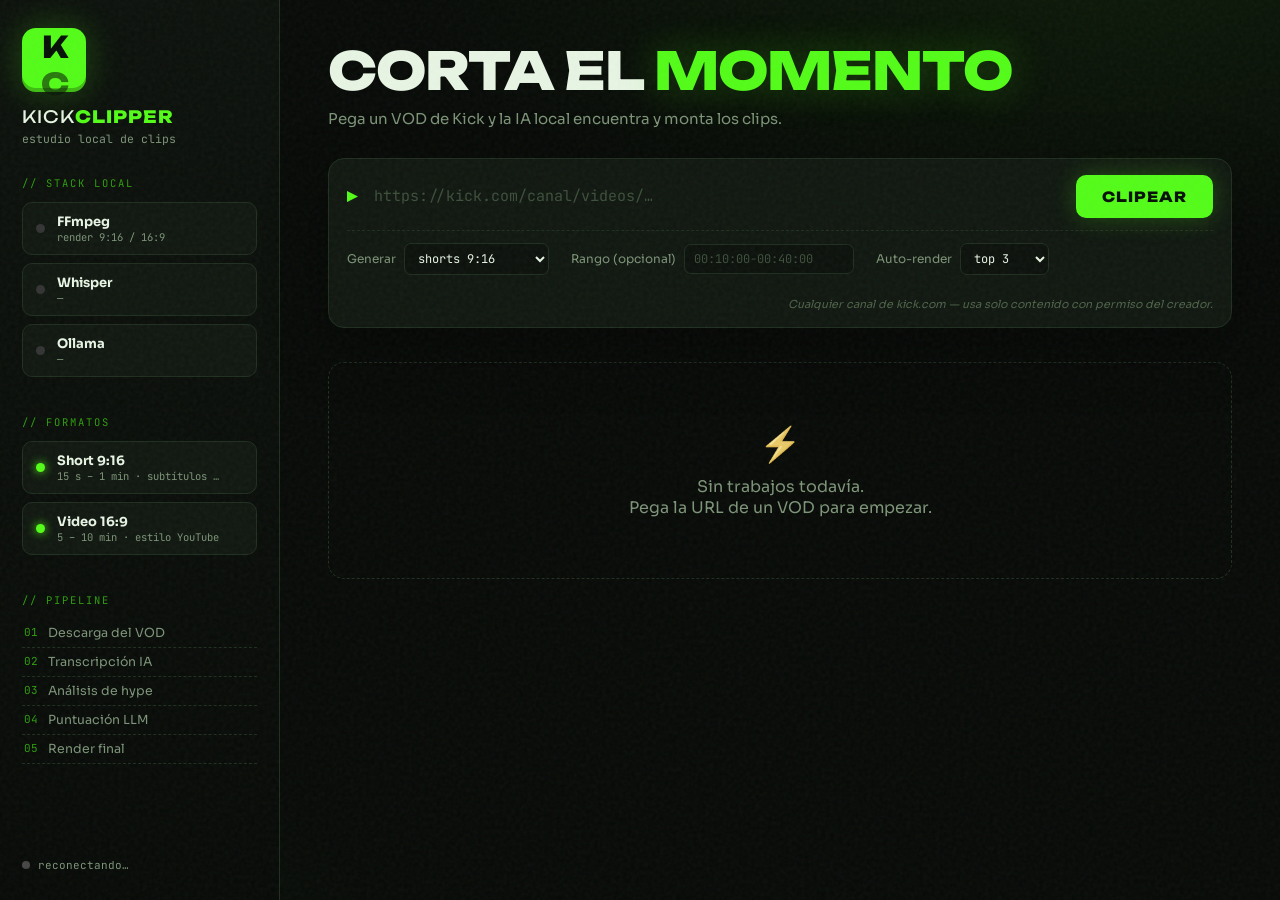
==== kickclipper/web/index.html @ c8d08158 "KickClipper v1" ====
<!DOCTYPE html>
<html lang="es">
<head>
<meta charset="UTF-8">
<meta name="viewport" content="width=device-width, initial-scale=1.0">
<title>KickClipper — Estudio de clips</title>
<link rel="preconnect" href="https://fonts.googleapis.com">
<link rel="preconnect" href="https://fonts.gstatic.com" crossorigin>
<link href="https://fonts.googleapis.com/css2?family=Unbounded:wght@400;600;800&family=Sora:wght@400;500;600;700&family=JetBrains+Mono:wght@400;600;700&display=swap" rel="stylesheet">
<link rel="stylesheet" href="styles.css">
<link rel="icon" href="data:image/svg+xml,<svg xmlns='http://www.w3.org/2000/svg' viewBox='0 0 100 100'><rect width='100' height='100' rx='20' fill='%2300e701'/><text x='50' y='68' font-size='52' text-anchor='middle' font-family='Arial Black'>✂</text></svg>">
</head>
<body>
<div class="noise"></div>

<aside class="rack">
  <div class="brand">
    <div class="brand-mark">K<span>C</span></div>
    <div class="brand-name">KICK<b>CLIPPER</b></div>
    <div class="brand-sub">estudio local de clips</div>
  </div>

  <div class="rack-section">
    <div class="rack-label">// stack local</div>
    <div class="gear" id="gear-ffmpeg">
      <span class="led"></span>
      <div><b>FFmpeg</b><i>render 9:16 / 16:9</i></div>
    </div>
    <div class="gear" id="gear-whisper">
      <span class="led"></span>
      <div><b>Whisper</b><i id="whisper-detail">—</i></div>
    </div>
    <div class="gear" id="gear-ollama">
      <span class="led"></span>
      <div><b>Ollama</b><i id="ollama-detail">—</i></div>
    </div>
  </div>

  <div class="rack-section">
    <div class="rack-label">// formatos</div>
    <div class="gear">
      <span class="led on"></span>
      <div><b>Short 9:16</b><i>15 s – 1 min · subtítulos karaoke</i></div>
    </div>
    <div class="gear">
      <span class="led on"></span>
      <div><b>Video 16:9</b><i>5 – 10 min · estilo YouTube</i></div>
    </div>
  </div>

  <div class="rack-section">
    <div class="rack-label">// pipeline</div>
    <ol class="pipe-legend">
      <li><em>01</em> Descarga del VOD</li>
      <li><em>02</em> Transcripción IA</li>
      <li><em>03</em> Análisis de hype</li>
      <li><em>04</em> Puntuación LLM</li>
      <li><em>05</em> Render final</li>
    </ol>
  </div>

  <div class="rack-foot">
    <span class="dot-live" id="sse-dot"></span><span id="sse-label">conectando…</span>
  </div>
</aside>

<main class="stage">
  <header class="masthead">
    <h1>CORTA EL <span class="hl">MOMENTO</span></h1>
    <p>Pega un VOD de Kick y la IA local encuentra y monta los clips.</p>
  </header>

  <form class="console" id="job-form" autocomplete="off">
    <div class="console-row">
      <span class="console-prompt">▶</span>
      <input type="url" id="url-input" placeholder="https://kick.com/canal/videos/…" required spellcheck="false">
      <button type="submit" class="btn-go" id="go-btn">CLIPEAR</button>
    </div>
    <div class="console-opts">
      <label class="opt">
        <span>Generar</span>
        <select id="formats-input">
          <option value="short" selected>shorts 9:16</option>
          <option value="video">videos 16:9</option>
          <option value="short,video">shorts + videos</option>
        </select>
      </label>
      <label class="opt">
        <span>Rango (opcional)</span>
        <input type="text" id="sections-input" placeholder="00:10:00-00:40:00" pattern="^\d{1,2}:\d{2}(:\d{2})?-\d{1,2}:\d{2}(:\d{2})?$">
      </label>
      <label class="opt">
        <span>Auto-render</span>
        <select id="autorender-input">
          <option value="0">ninguno</option>
          <option value="3" selected>top 3</option>
          <option value="5">top 5</option>
          <option value="12">todos</option>
        </select>
      </label>
      <span class="opt-hint" id="opt-hint">Cualquier canal de kick.com — usa solo contenido con permiso del creador.</span>
    </div>
  </form>

  <section class="jobs" id="jobs">
    <div class="empty" id="jobs-empty">
      <div class="empty-glyph">⚡</div>
      <p>Sin trabajos todavía.<br>Pega la URL de un VOD para empezar.</p>
    </div>
  </section>

  <section class="clips-zone" id="clips-zone" hidden>
    <div class="zone-head">
      <h2 id="clips-title">CLIPS DETECTADOS</h2>
      <span class="zone-count" id="clips-count"></span>
    </div>
    <div class="clip-grid" id="clip-grid"></div>
  </section>
</main>

<!-- Modal de edición / preview -->
<div class="modal" id="modal" hidden>
  <div class="modal-card">
    <button class="modal-x" id="modal-close">✕</button>
    <div class="modal-cols">
      <div class="modal-player">
        <video id="modal-video" controls playsinline></video>
        <div class="player-placeholder" id="player-placeholder">
          <span>SIN RENDER</span>
          <p>Renderiza el clip para previsualizarlo</p>
        </div>
      </div>
      <div class="modal-form">
        <label>Título del clip
          <input type="text" id="m-title" maxlength="90">
        </label>
        <div class="row2">
          <label>Inicio (s)
            <input type="number" id="m-start" step="0.5" min="0">
          </label>
          <label>Fin (s)
            <input type="number" id="m-end" step="0.5" min="0">
          </label>
        </div>
        <div class="row2">
          <label>Tipo
            <select id="m-format">
              <option value="short">Short 9:16 (máx 1 min)</option>
              <option value="video">Video 16:9 (5-10 min)</option>
            </select>
          </label>
          <label>Estilo (short)
            <select id="m-layout">
              <option value="blur">Fondo difuminado</option>
              <option value="crop">Recorte central</option>
            </select>
          </label>
        </div>
        <label class="check-line">
          <input type="checkbox" id="m-subs" checked> Subtítulos
        </label>
        <label class="check-line">
          <input type="checkbox" id="m-showtitle" checked> Mostrar rótulo de título
        </label>
        <div class="m-publish">
          <div class="m-publish-head">
            <span>PARA PUBLICAR</span>
            <button type="button" id="m-copy-title">⧉ copiar título</button>
            <button type="button" id="m-copy-desc">⧉ copiar descripción</button>
          </div>
          <textarea id="m-desc" rows="8" spellcheck="false"
                    placeholder="Descripción recomendada (incluye redes y hashtags)"></textarea>
        </div>
        <div class="m-meta">
          <div class="m-reason" id="m-reason"></div>
          <div class="m-tags" id="m-tags"></div>
        </div>
        <div class="m-progress" id="m-progress" hidden>
          <div class="m-progress-bar" id="m-progress-bar"></div>
          <span id="m-progress-label">Renderizando…</span>
        </div>
        <div class="m-actions">
          <button class="btn-render" id="m-render">⟳ RENDERIZAR</button>
          <a class="btn-download" id="m-download" download hidden>⬇ DESCARGAR</a>
        </div>
        <div class="m-exported" id="m-exported" hidden></div>
      </div>
    </div>
  </div>
</div>

<script src="app.js"></script>
</body>
</html>
---- kickclipper/web/styles.css ----
/* ============================================================
   KickClipper — sala de control de broadcast
   negro profundo + verde neón Kick + ámbar de "REC"
   ============================================================ */

:root {
  --bg: #070a07;
  --bg-2: #0c110c;
  --panel: #101710;
  --panel-2: #152015;
  --line: #1f2e1f;
  --green: #53fc18;
  --green-dim: #2f9e0e;
  --green-glow: rgba(83, 252, 24, .25);
  --amber: #ffd24a;
  --red: #ff4a55;
  --text: #e8f5e4;
  --text-dim: #7d9478;
  --mono: "JetBrains Mono", monospace;
  --body: "Sora", sans-serif;
  --display: "Unbounded", sans-serif;
}

* { margin: 0; padding: 0; box-sizing: border-box; }

html, body { height: 100%; }

body {
  background:
    radial-gradient(1200px 600px at 85% -10%, rgba(83,252,24,.07), transparent 60%),
    radial-gradient(900px 500px at -10% 110%, rgba(83,252,24,.05), transparent 60%),
    var(--bg);
  color: var(--text);
  font-family: var(--body);
  display: grid;
  grid-template-columns: 280px 1fr;
  min-height: 100vh;
}

.noise {
  position: fixed; inset: 0; pointer-events: none; z-index: 999; opacity: .05;
  background-image: url("data:image/svg+xml,%3Csvg viewBox='0 0 256 256' xmlns='http://www.w3.org/2000/svg'%3E%3Cfilter id='n'%3E%3CfeTurbulence type='fractalNoise' baseFrequency='0.85' numOctaves='2'/%3E%3C/filter%3E%3Crect width='100%25' height='100%25' filter='url(%23n)'/%3E%3C/svg%3E");
}

/* ---------------- rack lateral ---------------- */

.rack {
  border-right: 1px solid var(--line);
  background: linear-gradient(180deg, var(--bg-2), var(--bg));
  padding: 28px 22px;
  display: flex; flex-direction: column; gap: 30px;
  position: sticky; top: 0; height: 100vh;
}

.brand-mark {
  font-family: var(--display); font-weight: 800; font-size: 30px;
  width: 64px; height: 64px; display: grid; place-items: center;
  background: var(--green); color: #051005; border-radius: 14px;
  box-shadow: 0 0 34px var(--green-glow), inset 0 -4px 0 rgba(0,0,0,.25);
  letter-spacing: -2px;
  animation: pop-in .5s cubic-bezier(.2,1.6,.4,1) both;
}
.brand-mark span { opacity: .55; }
.brand-name {
  margin-top: 14px; font-family: var(--display); font-size: 17px;
  font-weight: 400; letter-spacing: 1px;
}
.brand-name b { color: var(--green); font-weight: 800; }
.brand-sub { color: var(--text-dim); font-size: 11.5px; margin-top: 4px; font-family: var(--mono); }

.rack-label {
  font-family: var(--mono); font-size: 10.5px; letter-spacing: 2px;
  color: var(--green-dim); text-transform: uppercase; margin-bottom: 12px;
}

.gear {
  display: flex; align-items: center; gap: 12px;
  background: var(--panel); border: 1px solid var(--line);
  border-radius: 10px; padding: 10px 13px; margin-bottom: 8px;
  animation: slide-up .45s ease both;
}
.gear:nth-child(3) { animation-delay: .08s; }
.gear:nth-child(4) { animation-delay: .16s; }
.gear b { display: block; font-size: 13px; }
.gear i { display: block; font-style: normal; font-size: 10.5px; color: var(--text-dim); font-family: var(--mono); max-width: 165px; overflow: hidden; text-overflow: ellipsis; white-space: nowrap; }

.led {
  width: 9px; height: 9px; border-radius: 50%; flex-shrink: 0;
  background: #333; transition: all .4s;
}
.led.on { background: var(--green); box-shadow: 0 0 10px var(--green); }
.led.off { background: var(--red); box-shadow: 0 0 10px rgba(255,74,85,.6); }

.pipe-legend { list-style: none; }
.pipe-legend li {
  font-size: 12.5px; color: var(--text-dim); padding: 6px 2px;
  border-bottom: 1px dashed var(--line); display: flex; gap: 10px;
}
.pipe-legend em {
  font-style: normal; font-family: var(--mono); color: var(--green-dim);
  font-size: 11px;
}

.rack-foot {
  margin-top: auto; font-family: var(--mono); font-size: 11px;
  color: var(--text-dim); display: flex; align-items: center; gap: 8px;
}
.dot-live { width: 8px; height: 8px; border-radius: 50%; background: #444; }
.dot-live.on { background: var(--green); box-shadow: 0 0 8px var(--green); animation: pulse 2s infinite; }

/* ---------------- escenario principal ---------------- */

.stage { padding: 44px 48px 80px; max-width: 1200px; }

.masthead h1 {
  font-family: var(--display); font-weight: 800;
  font-size: clamp(28px, 4.5vw, 52px); letter-spacing: -1px; line-height: 1.05;
  animation: slide-up .5s ease both;
}
.masthead .hl {
  color: var(--green);
  text-shadow: 0 0 40px var(--green-glow);
}
.masthead p { color: var(--text-dim); margin-top: 10px; font-size: 15px; animation: slide-up .5s .08s ease both; }

/* consola de entrada */

.console {
  margin-top: 30px; background: var(--panel);
  border: 1px solid var(--line); border-radius: 16px;
  padding: 16px 18px;
  box-shadow: 0 20px 60px rgba(0,0,0,.4);
  animation: slide-up .5s .14s ease both;
}
.console-row { display: flex; gap: 12px; align-items: center; }
.console-prompt { color: var(--green); font-family: var(--mono); font-size: 18px; }
.console input[type=url] {
  flex: 1; background: transparent; border: none; outline: none;
  color: var(--text); font-family: var(--mono); font-size: 15px;
  padding: 10px 4px;
}
.console input::placeholder { color: #3d4f3a; }

.btn-go {
  font-family: var(--display); font-weight: 800; font-size: 14px;
  background: var(--green); color: #051005; border: none;
  padding: 13px 26px; border-radius: 10px; cursor: pointer;
  letter-spacing: 1px;
  box-shadow: 0 0 24px var(--green-glow);
  transition: transform .15s, box-shadow .15s;
}
.btn-go:hover { transform: translateY(-2px); box-shadow: 0 0 40px var(--green-glow); }
.btn-go:active { transform: translateY(0); }
.btn-go:disabled { opacity: .4; cursor: wait; }

.console-opts {
  display: flex; gap: 22px; align-items: center; flex-wrap: wrap;
  margin-top: 12px; padding-top: 12px; border-top: 1px dashed var(--line);
}
.opt { display: flex; align-items: center; gap: 8px; font-size: 12px; color: var(--text-dim); }
.opt input, .opt select {
  background: var(--bg-2); border: 1px solid var(--line); color: var(--text);
  font-family: var(--mono); font-size: 12px; padding: 6px 9px; border-radius: 7px;
  outline: none; width: 170px;
}
.opt select { width: auto; }
.opt input:focus { border-color: var(--green-dim); }
.opt-hint { margin-left: auto; font-size: 11px; color: #4e6249; font-style: italic; }

/* ---------------- trabajos ---------------- */

.jobs { margin-top: 34px; display: flex; flex-direction: column; gap: 14px; }

.empty {
  text-align: center; color: var(--text-dim); padding: 60px 0;
  border: 1px dashed var(--line); border-radius: 16px;
}
.empty-glyph { font-size: 34px; margin-bottom: 10px; filter: grayscale(.4); }

.job {
  background: var(--panel); border: 1px solid var(--line); border-radius: 14px;
  padding: 16px 18px; cursor: pointer; transition: border-color .2s, transform .2s;
  animation: slide-up .4s ease both;
}
.job:hover { border-color: var(--green-dim); }
.job.selected { border-color: var(--green); box-shadow: 0 0 0 1px var(--green), 0 0 30px rgba(83,252,24,.08); }

.job-top { display: flex; align-items: center; gap: 14px; }
.job-thumb {
  width: 86px; height: 48px; border-radius: 8px; object-fit: cover;
  background: var(--bg-2); flex-shrink: 0;
}
.job-info { flex: 1; min-width: 0; }
.job-title { font-weight: 600; font-size: 14px; white-space: nowrap; overflow: hidden; text-overflow: ellipsis; }
.job-channel { font-family: var(--mono); font-size: 11px; color: var(--green-dim); margin-top: 2px; }

.job-state {
  font-family: var(--mono); font-size: 11px; letter-spacing: 1px;
  padding: 5px 11px; border-radius: 999px; border: 1px solid var(--line);
  color: var(--text-dim); white-space: nowrap;
}
.job-state.working { color: var(--amber); border-color: rgba(255,210,74,.35); animation: pulse 1.6s infinite; }
.job-state.done { color: var(--green); border-color: rgba(83,252,24,.4); }
.job-state.error { color: var(--red); border-color: rgba(255,74,85,.4); }

.job-actions { display: flex; gap: 6px; }
.job-actions button {
  background: transparent; border: 1px solid var(--line); color: var(--text-dim);
  width: 30px; height: 30px; border-radius: 8px; cursor: pointer; font-size: 13px;
  transition: all .15s;
}
.job-actions button:hover { color: var(--text); border-color: var(--text-dim); }
.job-actions .del:hover { color: var(--red); border-color: var(--red); }

.job-pipe { display: flex; gap: 6px; margin-top: 13px; }
.pipe-step {
  flex: 1; height: 5px; border-radius: 3px; background: var(--bg-2);
  position: relative; overflow: hidden;
}
.pipe-step .fill {
  position: absolute; inset: 0; width: 0%;
  background: var(--green); border-radius: 3px;
  box-shadow: 0 0 8px var(--green-glow);
  transition: width .4s ease;
}
.pipe-step.donestep .fill { width: 100%; background: var(--green-dim); box-shadow: none; }

.job-msg { font-family: var(--mono); font-size: 11px; color: var(--text-dim); margin-top: 9px; min-height: 14px; }
.job-msg.error { color: var(--red); }

/* ---------------- clips ---------------- */

.clips-zone { margin-top: 48px; }
.zone-head { display: flex; align-items: baseline; gap: 14px; margin-bottom: 18px; }
.zone-head h2 {
  font-family: var(--display); font-size: 19px; font-weight: 600; letter-spacing: .5px;
}
.zone-count { font-family: var(--mono); font-size: 12px; color: var(--green-dim); }

.clip-grid {
  display: grid; grid-template-columns: repeat(auto-fill, minmax(215px, 1fr));
  gap: 16px;
}

.clip {
  background: var(--panel); border: 1px solid var(--line); border-radius: 14px;
  overflow: hidden; cursor: pointer; position: relative;
  transition: transform .2s, border-color .2s;
  animation: slide-up .45s ease both;
}
.clip:hover { transform: translateY(-4px); border-color: var(--green-dim); }

.clip-thumb {
  aspect-ratio: 9/12; background: var(--bg-2); position: relative; overflow: hidden;
}
.clip-thumb img { width: 100%; height: 100%; object-fit: cover; display: block; }
.clip-thumb .no-render {
  position: absolute; inset: 0; display: grid; place-items: center;
  color: #3d4f3a; font-family: var(--mono); font-size: 11px; letter-spacing: 2px;
}

.clip-score {
  position: absolute; top: 10px; left: 10px;
  font-family: var(--mono); font-weight: 700; font-size: 13px;
  background: rgba(5,16,5,.85); border: 1px solid var(--green);
  color: var(--green); padding: 4px 9px; border-radius: 8px;
  backdrop-filter: blur(4px);
}
.clip-dur {
  position: absolute; bottom: 10px; right: 10px;
  font-family: var(--mono); font-size: 11px;
  background: rgba(5,16,5,.85); padding: 3px 8px; border-radius: 6px;
  color: var(--text);
}
.clip-fmt {
  position: absolute; bottom: 10px; left: 10px;
  font-family: var(--mono); font-size: 10px; letter-spacing: 1px;
  background: rgba(5,16,5,.85); padding: 3px 8px; border-radius: 6px;
  color: var(--text);
}
.clip-fmt.video { color: var(--amber); }

.clip-status-chip {
  position: absolute; top: 10px; right: 10px; font-size: 10px;
  font-family: var(--mono); padding: 3px 8px; border-radius: 6px;
  background: rgba(5,16,5,.85);
}
.clip-status-chip.rendering { color: var(--amber); animation: pulse 1.4s infinite; }
.clip-status-chip.rendered { color: var(--green); }
.clip-status-chip.error { color: var(--red); }

.clip-body { padding: 12px 13px 14px; }
.clip-title {
  font-size: 13px; font-weight: 600; line-height: 1.35;
  display: -webkit-box; -webkit-line-clamp: 2; -webkit-box-orient: vertical; overflow: hidden;
  min-height: 35px;
}
.clip-range { font-family: var(--mono); font-size: 10.5px; color: var(--text-dim); margin-top: 7px; }

/* ---------------- modal ---------------- */

.modal {
  position: fixed; inset: 0; z-index: 100;
  background: rgba(3,6,3,.82); backdrop-filter: blur(8px);
  display: grid; place-items: center; padding: 30px;
}
.modal-card {
  background: var(--panel); border: 1px solid var(--line);
  border-radius: 18px; max-width: 980px; width: 100%;
  max-height: 92vh; overflow: auto; position: relative;
  box-shadow: 0 40px 120px rgba(0,0,0,.7);
  animation: pop-in .35s cubic-bezier(.2,1.4,.4,1) both;
}
.modal-x {
  position: absolute; top: 14px; right: 14px; z-index: 5;
  background: var(--bg-2); border: 1px solid var(--line); color: var(--text-dim);
  width: 34px; height: 34px; border-radius: 10px; cursor: pointer;
}
.modal-x:hover { color: var(--red); border-color: var(--red); }

.modal-cols { display: grid; grid-template-columns: 340px 1fr; gap: 0; }
.modal-player {
  background: #000; min-height: 480px; position: relative;
  display: grid; place-items: center;
  border-right: 1px solid var(--line);
}
.modal-player video { width: 100%; max-height: 92vh; aspect-ratio: 9/16; object-fit: contain; }
.player-placeholder { position: absolute; inset: 0; display: grid; place-content: center; text-align: center; gap: 6px; }
.player-placeholder span { font-family: var(--display); color: #2c3a28; font-size: 18px; letter-spacing: 3px; }
.player-placeholder p { color: #3d4f3a; font-size: 12px; }

.modal-form { padding: 30px 26px; display: flex; flex-direction: column; gap: 15px; }
.modal-form label { font-size: 12px; color: var(--text-dim); display: flex; flex-direction: column; gap: 6px; }
.modal-form input[type=text], .modal-form input[type=number], .modal-form select {
  background: var(--bg-2); border: 1px solid var(--line); color: var(--text);
  font-family: var(--mono); font-size: 13px; padding: 9px 11px; border-radius: 8px; outline: none;
}
.modal-form input:focus, .modal-form select:focus { border-color: var(--green-dim); }
.row2 { display: grid; grid-template-columns: 1fr 1fr; gap: 12px; }
.check-line { flex-direction: row !important; align-items: center; gap: 8px !important; cursor: pointer; }
.check-line input { accent-color: var(--green); width: 15px; height: 15px; }

.m-publish { border-top: 1px dashed var(--line); padding-top: 13px; }
.m-publish-head {
  display: flex; align-items: center; gap: 8px; margin-bottom: 8px;
  font-family: var(--mono); font-size: 11px; letter-spacing: 2px; color: var(--text-dim);
}
.m-publish-head span { margin-right: auto; }
.m-publish-head button {
  font-family: var(--mono); font-size: 11px; cursor: pointer;
  background: var(--bg-2); border: 1px solid var(--line); color: var(--text);
  padding: 4px 10px; border-radius: 7px;
}
.m-publish-head button:hover { border-color: var(--green-dim); color: var(--green); }
.m-publish textarea {
  width: 100%; resize: vertical; box-sizing: border-box;
  background: var(--bg-2); border: 1px solid var(--line); color: var(--text);
  font-family: var(--mono); font-size: 12px; line-height: 1.5;
  padding: 9px 11px; border-radius: 8px; outline: none;
}
.m-publish textarea:focus { border-color: var(--green-dim); }

.m-meta { border-top: 1px dashed var(--line); padding-top: 13px; }
.m-reason { font-size: 12.5px; color: var(--text-dim); font-style: italic; line-height: 1.5; }
.m-tags { margin-top: 9px; display: flex; flex-wrap: wrap; gap: 6px; }
.m-tags span {
  font-family: var(--mono); font-size: 11px; color: var(--green);
  background: rgba(83,252,24,.08); border: 1px solid rgba(83,252,24,.25);
  padding: 3px 9px; border-radius: 999px;
}

.m-progress {
  background: var(--bg-2); border-radius: 8px; height: 30px; position: relative; overflow: hidden;
}
.m-progress-bar {
  position: absolute; inset: 0; width: 0%;
  background: linear-gradient(90deg, var(--green-dim), var(--green));
  transition: width .3s;
}
.m-progress span {
  position: absolute; inset: 0; display: grid; place-items: center;
  font-family: var(--mono); font-size: 11px; color: #051005; mix-blend-mode: hard-light;
}

.m-exported {
  font-family: var(--mono); font-size: 10.5px; color: var(--green-dim);
  word-break: break-all; padding: 8px 10px; background: var(--bg-2);
  border-radius: 8px; border: 1px dashed var(--line);
}

.m-actions { display: flex; gap: 10px; margin-top: 4px; }
.btn-render, .btn-download {
  flex: 1; text-align: center; font-family: var(--display); font-size: 12px; font-weight: 600;
  padding: 13px; border-radius: 10px; cursor: pointer; letter-spacing: 1px;
  border: 1px solid var(--green); background: transparent; color: var(--green);
  text-decoration: none; transition: all .15s;
}
.btn-render:hover { background: rgba(83,252,24,.1); }
.btn-render:disabled { opacity: .4; cursor: wait; }
.btn-download { background: var(--green); color: #051005; border: none; box-shadow: 0 0 20px var(--green-glow); }
.btn-download:hover { transform: translateY(-2px); }

/* ---------------- animaciones ---------------- */

@keyframes slide-up { from { opacity: 0; transform: translateY(14px); } to { opacity: 1; transform: none; } }
@keyframes pop-in { from { opacity: 0; transform: scale(.92); } to { opacity: 1; transform: scale(1); } }
@keyframes pulse { 0%,100% { opacity: 1; } 50% { opacity: .45; } }

[hidden] { display: none !important; }

@media (max-width: 900px) {
  body { grid-template-columns: 1fr; }
  .rack { position: static; height: auto; flex-direction: row; flex-wrap: wrap; align-items: center; }
  .rack-foot { margin: 0; }
  .stage { padding: 28px 20px 60px; }
  .modal-cols { grid-template-columns: 1fr; }
  .modal-player { min-height: 320px; }
}
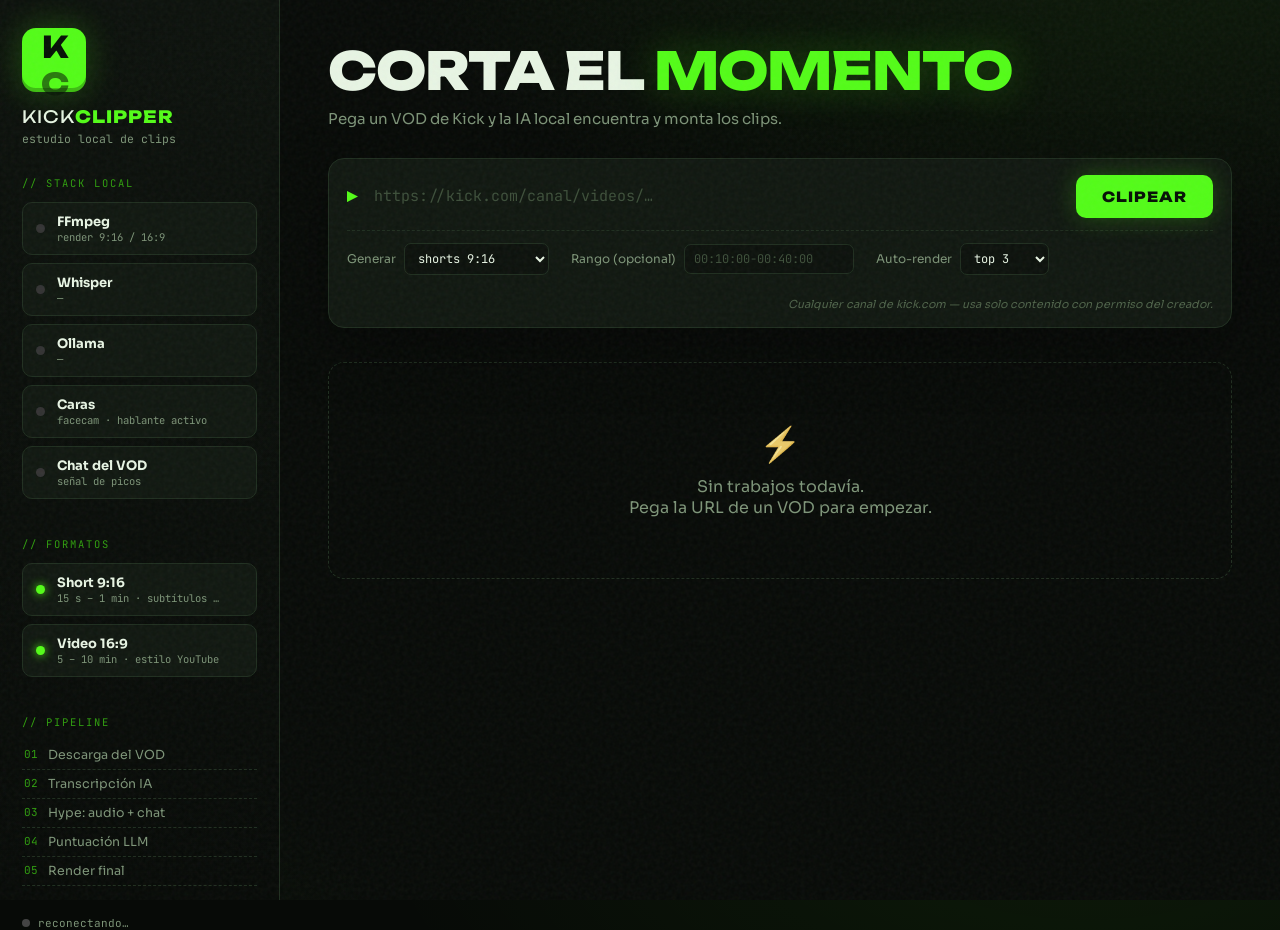
==== commit c12a7e56: "Pipeline: señales de chat y audio, candidatos por picos, layouts y subtítulos virales - audio_analys" ====
--- a/kickclipper/web/index.html
+++ b/kickclipper/web/index.html
@@ -34,6 +34,14 @@
       <span class="led"></span>
       <div><b>Ollama</b><i id="ollama-detail">—</i></div>
     </div>
+    <div class="gear" id="gear-vision">
+      <span class="led"></span>
+      <div><b>Caras</b><i id="vision-detail">facecam · hablante activo</i></div>
+    </div>
+    <div class="gear" id="gear-chat">
+      <span class="led"></span>
+      <div><b>Chat del VOD</b><i id="chat-detail">señal de picos</i></div>
+    </div>
   </div>
 
   <div class="rack-section">
@@ -53,7 +61,7 @@
     <ol class="pipe-legend">
       <li><em>01</em> Descarga del VOD</li>
       <li><em>02</em> Transcripción IA</li>
-      <li><em>03</em> Análisis de hype</li>
+      <li><em>03</em> Hype: audio + chat</li>
       <li><em>04</em> Puntuación LLM</li>
       <li><em>05</em> Render final</li>
     </ol>
@@ -134,6 +142,9 @@
         <label>Título del clip
           <input type="text" id="m-title" maxlength="90">
         </label>
+        <label>Texto gancho (primeros segundos)
+          <input type="text" id="m-hook" maxlength="60" placeholder="3-6 palabras: NO SABÍA QUE ERA ÉL">
+        </label>
         <div class="row2">
           <label>Inicio (s)
             <input type="number" id="m-start" step="0.5" min="0">
@@ -149,19 +160,38 @@
               <option value="video">Video 16:9 (5-10 min)</option>
             </select>
           </label>
-          <label>Estilo (short)
+          <label>Encuadre (short)
             <select id="m-layout">
+              <option value="auto">Automático (detecta caras)</option>
+              <option value="split">Cámara arriba + gameplay</option>
+              <option value="speaker">Foco en quien habla</option>
+              <option value="follow">Seguir a la persona</option>
               <option value="blur">Fondo difuminado</option>
               <option value="crop">Recorte central</option>
             </select>
           </label>
         </div>
-        <label class="check-line">
-          <input type="checkbox" id="m-subs" checked> Subtítulos
-        </label>
-        <label class="check-line">
-          <input type="checkbox" id="m-showtitle" checked> Mostrar rótulo de título
-        </label>
+        <div class="row2">
+          <label>Subtítulos
+            <select id="m-capstyle">
+              <option value="viral">Viral (1-3 palabras, pop)</option>
+              <option value="karaoke">Karaoke (4 palabras)</option>
+              <option value="clean">Limpios (frases)</option>
+              <option value="none">Sin subtítulos</option>
+            </select>
+          </label>
+          <div class="checks">
+            <label class="check-line">
+              <input type="checkbox" id="m-showtitle" checked> Texto gancho
+            </label>
+            <label class="check-line">
+              <input type="checkbox" id="m-jumpcut" checked> Quitar pausas
+            </label>
+            <label class="check-line" title="Muestra 2 s del clímax al principio y luego el clip desde el inicio">
+              <input type="checkbox" id="m-preview"> Cold open
+            </label>
+          </div>
+        </div>
         <div class="m-publish">
           <div class="m-publish-head">
             <span>PARA PUBLICAR</span>
@@ -172,6 +202,7 @@
                     placeholder="Descripción recomendada (incluye redes y hashtags)"></textarea>
         </div>
         <div class="m-meta">
+          <div class="m-signals" id="m-signals"></div>
           <div class="m-reason" id="m-reason"></div>
           <div class="m-tags" id="m-tags"></div>
         </div>
--- a/kickclipper/web/styles.css
+++ b/kickclipper/web/styles.css
@@ -361,6 +361,17 @@
 .m-publish textarea:focus { border-color: var(--green-dim); }
 
 .m-meta { border-top: 1px dashed var(--line); padding-top: 13px; }
+.checks { display: flex; flex-direction: column; gap: 6px; justify-content: center; }
+.m-signals { display: grid; grid-template-columns: 1fr 1fr; gap: 6px 14px; margin-bottom: 10px; }
+.m-signals .chips { grid-column: 1 / -1; display: flex; flex-wrap: wrap; gap: 6px; margin-bottom: 4px; }
+.m-signals .chip {
+  font-family: var(--mono); font-size: 10.5px; color: var(--amber);
+  border: 1px solid rgba(255,210,74,.3); background: rgba(255,210,74,.07);
+  padding: 2px 8px; border-radius: 999px;
+}
+.sig { display: grid; grid-template-columns: 74px 1fr; align-items: center; gap: 8px; font-size: 11px; color: var(--text-dim); font-family: var(--mono); }
+.sig i { height: 6px; border-radius: 3px; background: var(--bg-2); position: relative; overflow: hidden; }
+.sig i::after { content: ""; position: absolute; inset: 0; width: var(--v); background: linear-gradient(90deg, var(--green-dim), var(--green)); }
 .m-reason { font-size: 12.5px; color: var(--text-dim); font-style: italic; line-height: 1.5; }
 .m-tags { margin-top: 9px; display: flex; flex-wrap: wrap; gap: 6px; }
 .m-tags span {
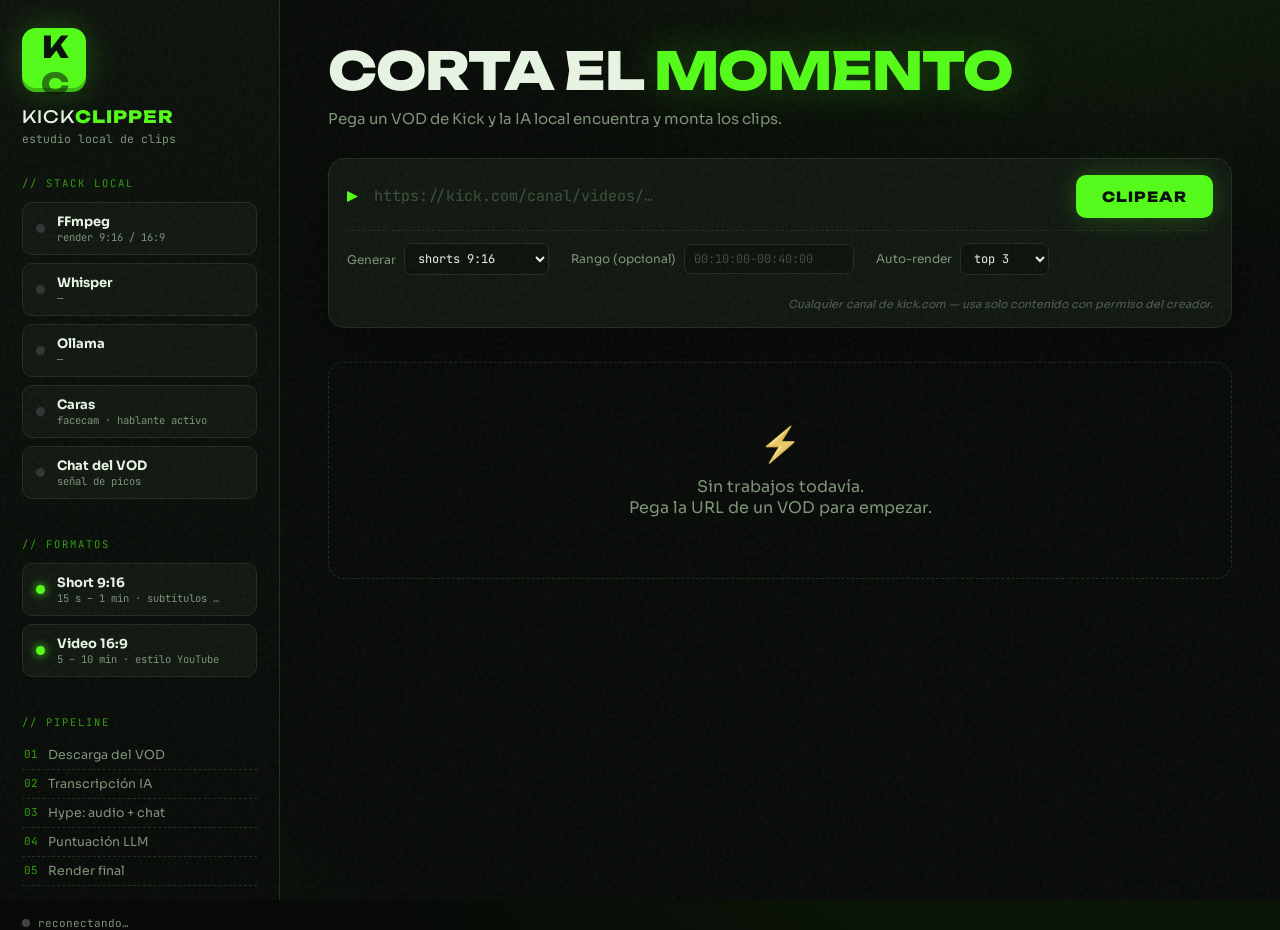
==== commit e10276dd: "Cámara marcada a mano para el layout cámara + gameplay Cuando la detección de caras falla (máscara, " ====
--- a/kickclipper/web/index.html
+++ b/kickclipper/web/index.html
@@ -171,6 +171,11 @@
             </select>
           </label>
         </div>
+        <div class="cam-line">
+          <button type="button" class="btn-small" id="m-cam-btn">📐 Marcar la cámara</button>
+          <span id="m-cam-state">cámara: detección automática</span>
+          <button type="button" class="btn-link" id="m-cam-clear" hidden>quitar</button>
+        </div>
         <div class="row2">
           <label>Subtítulos
             <select id="m-capstyle">
@@ -220,6 +225,21 @@
   </div>
 </div>
 
+<!-- Selector manual de la cámara (layout cámara + gameplay) -->
+<div class="cam-picker" id="cam-picker" hidden>
+  <div class="cam-picker-box">
+    <p>Arrastra un rectángulo sobre la <b>cámara del streamer</b>. Se usará arriba, con el gameplay debajo.</p>
+    <div class="cam-stage" id="cam-stage">
+      <img id="cam-img" alt="Fotograma del vídeo" draggable="false">
+      <div class="cam-sel" id="cam-sel" hidden></div>
+    </div>
+    <div class="cam-actions">
+      <button type="button" class="btn-small" id="cam-cancel">Cancelar</button>
+      <button type="button" class="btn-small primary" id="cam-ok">Usar esta cámara</button>
+    </div>
+  </div>
+</div>
+
 <script src="app.js"></script>
 </body>
 </html>
--- a/kickclipper/web/styles.css
+++ b/kickclipper/web/styles.css
@@ -411,6 +411,33 @@
 .btn-download { background: var(--green); color: #051005; border: none; box-shadow: 0 0 20px var(--green-glow); }
 .btn-download:hover { transform: translateY(-2px); }
 
+/* selector manual de la cámara */
+.cam-line { display: flex; align-items: center; gap: 10px; font-size: 12px; color: var(--text-dim); flex-wrap: wrap; }
+.btn-small {
+  font-family: var(--mono); font-size: 11.5px; cursor: pointer;
+  background: var(--bg-2); border: 1px solid var(--line); color: var(--text);
+  padding: 7px 11px; border-radius: 8px;
+}
+.btn-small:hover { border-color: var(--green-dim); color: var(--green); }
+.btn-small.primary { background: var(--green); color: #051005; border-color: var(--green); font-weight: 700; }
+.btn-link { background: none; border: none; color: var(--red); cursor: pointer; font-size: 12px; text-decoration: underline; }
+.cam-picker {
+  position: fixed; inset: 0; z-index: 200; background: rgba(3,6,3,.9);
+  display: grid; place-items: center; padding: 20px;
+}
+.cam-picker-box {
+  background: var(--panel); border: 1px solid var(--line); border-radius: 14px;
+  padding: 16px; max-width: 980px; width: 100%; display: flex; flex-direction: column; gap: 12px;
+}
+.cam-picker-box p { font-size: 13px; color: var(--text-dim); }
+.cam-stage { position: relative; user-select: none; touch-action: none; cursor: crosshair; line-height: 0; }
+.cam-stage img, .cam-stage canvas { width: 100%; height: auto; border-radius: 8px; display: block; }
+.cam-sel {
+  position: absolute; border: 2px solid var(--green); background: rgba(83,252,24,.12);
+  box-shadow: 0 0 0 9999px rgba(0,0,0,.45); border-radius: 4px; pointer-events: none;
+}
+.cam-actions { display: flex; justify-content: flex-end; gap: 10px; }
+
 /* ---------------- animaciones ---------------- */
 
 @keyframes slide-up { from { opacity: 0; transform: translateY(14px); } to { opacity: 1; transform: none; } }
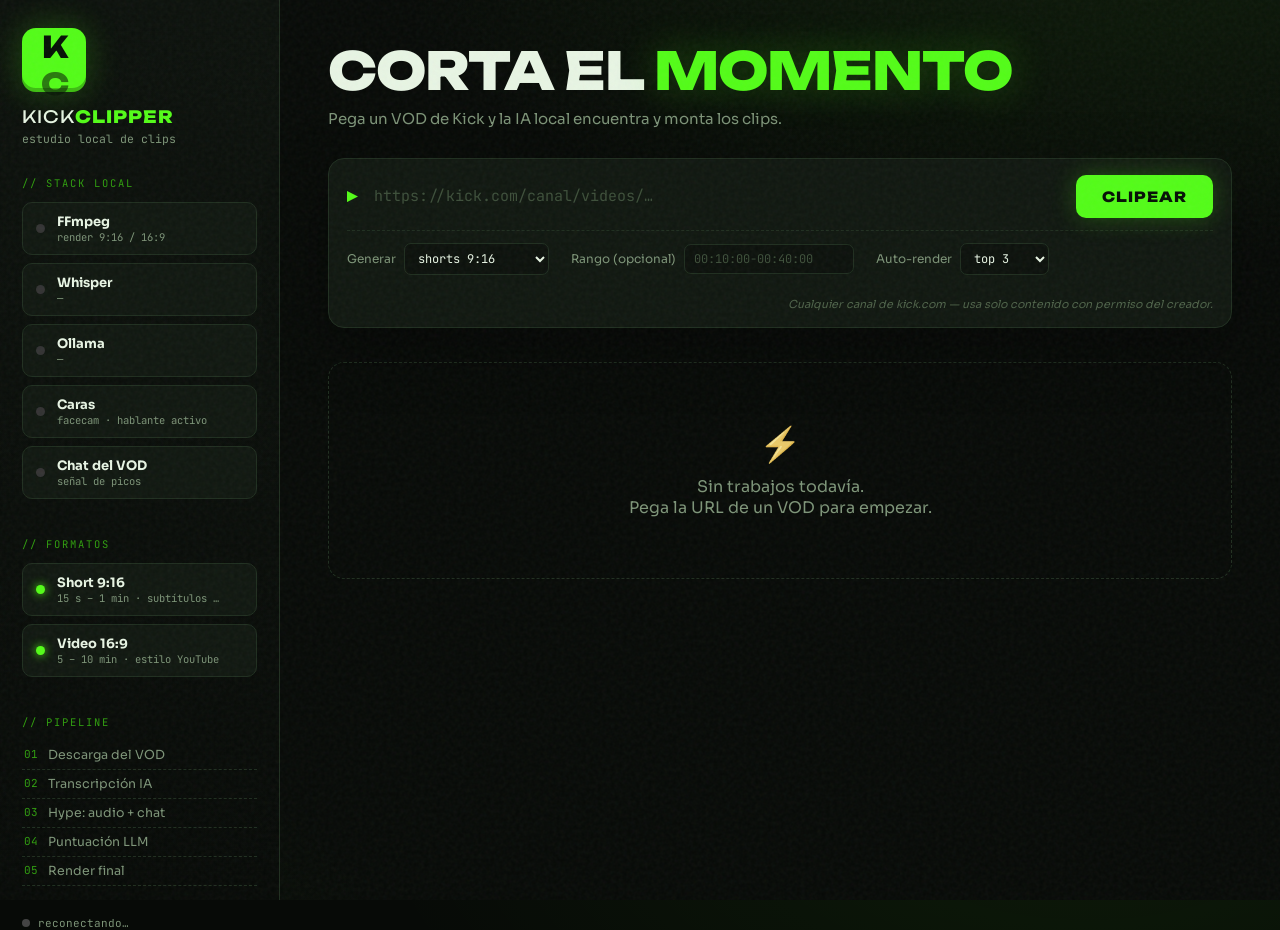
==== commit d0c75605: "Escritorio multiplataforma (Windows, macOS, Linux) y CI en los tres sistemas - run.sh: abre el naveg" ====
--- a/kickclipper/web/index.html
+++ b/kickclipper/web/index.html
@@ -24,7 +24,7 @@
     <div class="rack-label">// stack local</div>
     <div class="gear" id="gear-ffmpeg">
       <span class="led"></span>
-      <div><b>FFmpeg</b><i>render 9:16 / 16:9</i></div>
+      <div><b>FFmpeg</b><i id="ffmpeg-detail">render 9:16 / 16:9</i></div>
     </div>
     <div class="gear" id="gear-whisper">
       <span class="led"></span>
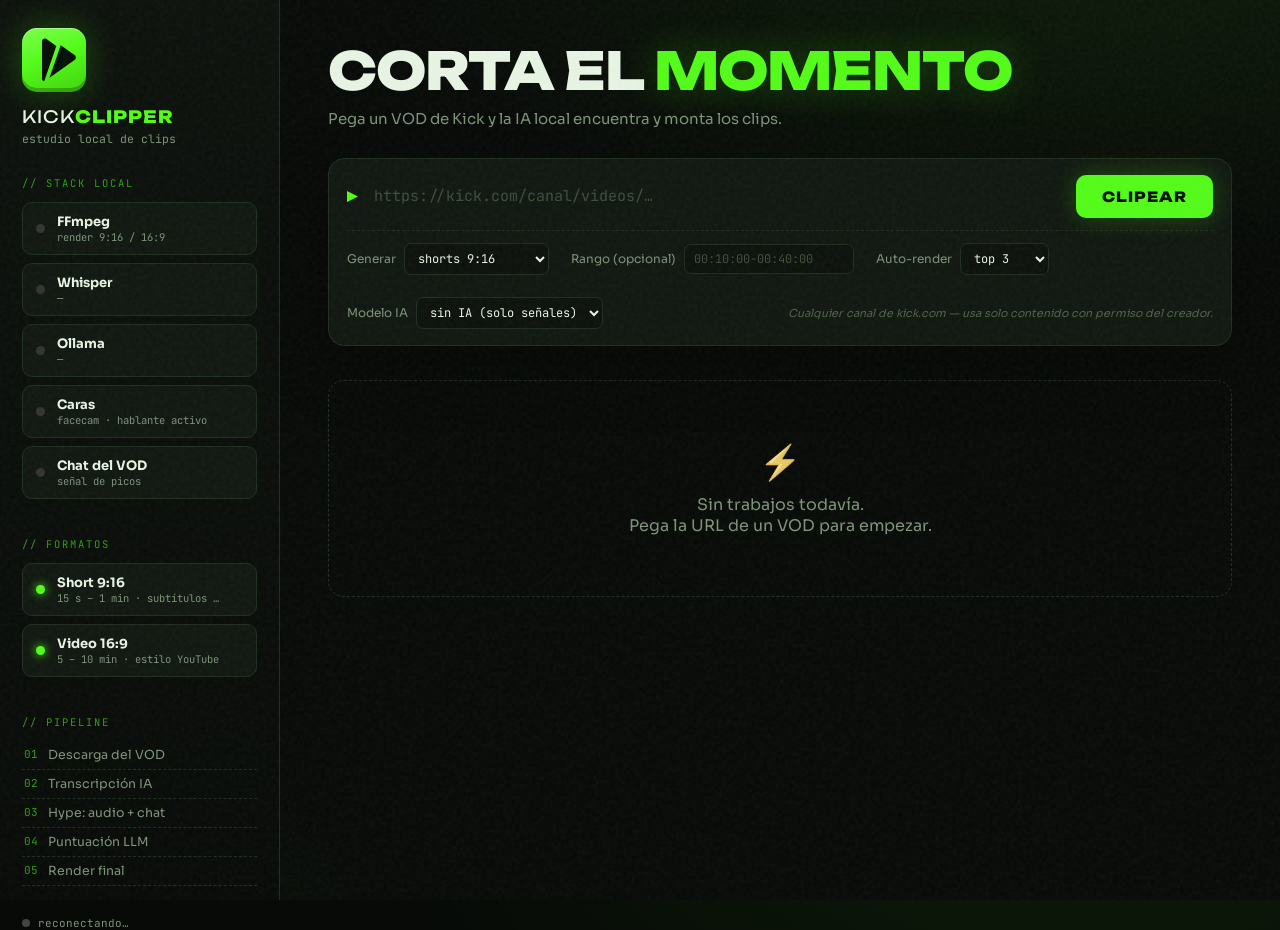
==== commit a5f87d34: "Elegir cualquier modelo de Ollama, logo nuevo y arreglos - Escritorio y web: selector con todos los " ====
--- a/kickclipper/web/index.html
+++ b/kickclipper/web/index.html
@@ -8,14 +8,23 @@
 <link rel="preconnect" href="https://fonts.gstatic.com" crossorigin>
 <link href="https://fonts.googleapis.com/css2?family=Unbounded:wght@400;600;800&family=Sora:wght@400;500;600;700&family=JetBrains+Mono:wght@400;600;700&display=swap" rel="stylesheet">
 <link rel="stylesheet" href="styles.css">
-<link rel="icon" href="data:image/svg+xml,<svg xmlns='http://www.w3.org/2000/svg' viewBox='0 0 100 100'><rect width='100' height='100' rx='20' fill='%2300e701'/><text x='50' y='68' font-size='52' text-anchor='middle' font-family='Arial Black'>✂</text></svg>">
+<link rel="icon" href="data:image/svg+xml,<svg xmlns='http://www.w3.org/2000/svg' viewBox='0 0 64 64'><defs><clipPath id='l'><polygon points='0,0 40.5,0 18.5,64 0,64'/></clipPath><clipPath id='r'><polygon points='43.5,0 64,0 64,64 21.5,64'/></clipPath></defs><rect width='64' height='64' rx='15' fill='%2353fc18'/><g fill='%23051005'><path clip-path='url(%23l)' d='M20 13.5c0-2.3 2.5-3.8 4.5-2.6l26 18.6c1.8 1.2 1.8 3.8 0 5L24.5 53.1c-2 1.2-4.5-.3-4.5-2.6z'/><path clip-path='url(%23r)' transform='translate(2 -2.5)' d='M20 13.5c0-2.3 2.5-3.8 4.5-2.6l26 18.6c1.8 1.2 1.8 3.8 0 5L24.5 53.1c-2 1.2-4.5-.3-4.5-2.6z'/></g></svg>">
 </head>
 <body>
 <div class="noise"></div>
 
 <aside class="rack">
   <div class="brand">
-    <div class="brand-mark">K<span>C</span></div>
+    <div class="brand-mark">
+      <svg class="logo" viewBox="0 0 64 64" aria-hidden="true">
+        <defs>
+          <clipPath id="cut-l"><polygon points="0,0 40.5,0 18.5,64 0,64"/></clipPath>
+          <clipPath id="cut-r"><polygon points="43.5,0 64,0 64,64 21.5,64"/></clipPath>
+        </defs>
+        <path class="logo-l" clip-path="url(#cut-l)" d="M20 13.5c0-2.3 2.5-3.8 4.5-2.6l26 18.6c1.8 1.2 1.8 3.8 0 5L24.5 53.1c-2 1.2-4.5-.3-4.5-2.6z"/>
+        <path class="logo-r" clip-path="url(#cut-r)" d="M20 13.5c0-2.3 2.5-3.8 4.5-2.6l26 18.6c1.8 1.2 1.8 3.8 0 5L24.5 53.1c-2 1.2-4.5-.3-4.5-2.6z"/>
+      </svg>
+    </div>
     <div class="brand-name">KICK<b>CLIPPER</b></div>
     <div class="brand-sub">estudio local de clips</div>
   </div>
@@ -104,6 +113,12 @@
           <option value="3" selected>top 3</option>
           <option value="5">top 5</option>
           <option value="12">todos</option>
+        </select>
+      </label>
+      <label class="opt" title="Cualquier modelo que tengas instalado en Ollama (ollama pull &lt;modelo&gt;)">
+        <span>Modelo IA</span>
+        <select id="model-input">
+          <option value="none">sin IA (solo señales)</option>
         </select>
       </label>
       <span class="opt-hint" id="opt-hint">Cualquier canal de kick.com — usa solo contenido con permiso del creador.</span>
--- a/kickclipper/web/styles.css
+++ b/kickclipper/web/styles.css
@@ -53,14 +53,18 @@
 }
 
 .brand-mark {
-  font-family: var(--display); font-weight: 800; font-size: 30px;
   width: 64px; height: 64px; display: grid; place-items: center;
-  background: var(--green); color: #051005; border-radius: 14px;
-  box-shadow: 0 0 34px var(--green-glow), inset 0 -4px 0 rgba(0,0,0,.25);
-  letter-spacing: -2px;
+  background: linear-gradient(160deg, #7dff4d, var(--green) 45%, #3fd40c);
+  border-radius: 15px;
+  box-shadow: 0 0 34px var(--green-glow), inset 0 -4px 0 rgba(0,0,0,.25), inset 0 1px 0 rgba(255,255,255,.35);
   animation: pop-in .5s cubic-bezier(.2,1.6,.4,1) both;
 }
-.brand-mark span { opacity: .55; }
+/* logo: un "play" cortado en diagonal; la mitad derecha salta al pasar el ratón */
+.logo { width: 100%; height: 100%; overflow: visible; }
+.logo path { fill: #051005; }
+.logo-r { transform: translate(2px, -2.5px); transition: transform .35s cubic-bezier(.2,1.6,.4,1); }
+.brand:hover .logo-r { transform: translate(3.5px, -5px); }
+@media (prefers-reduced-motion: reduce) { .logo-r { transition: none; } }
 .brand-name {
   margin-top: 14px; font-family: var(--display); font-size: 17px;
   font-weight: 400; letter-spacing: 1px;
